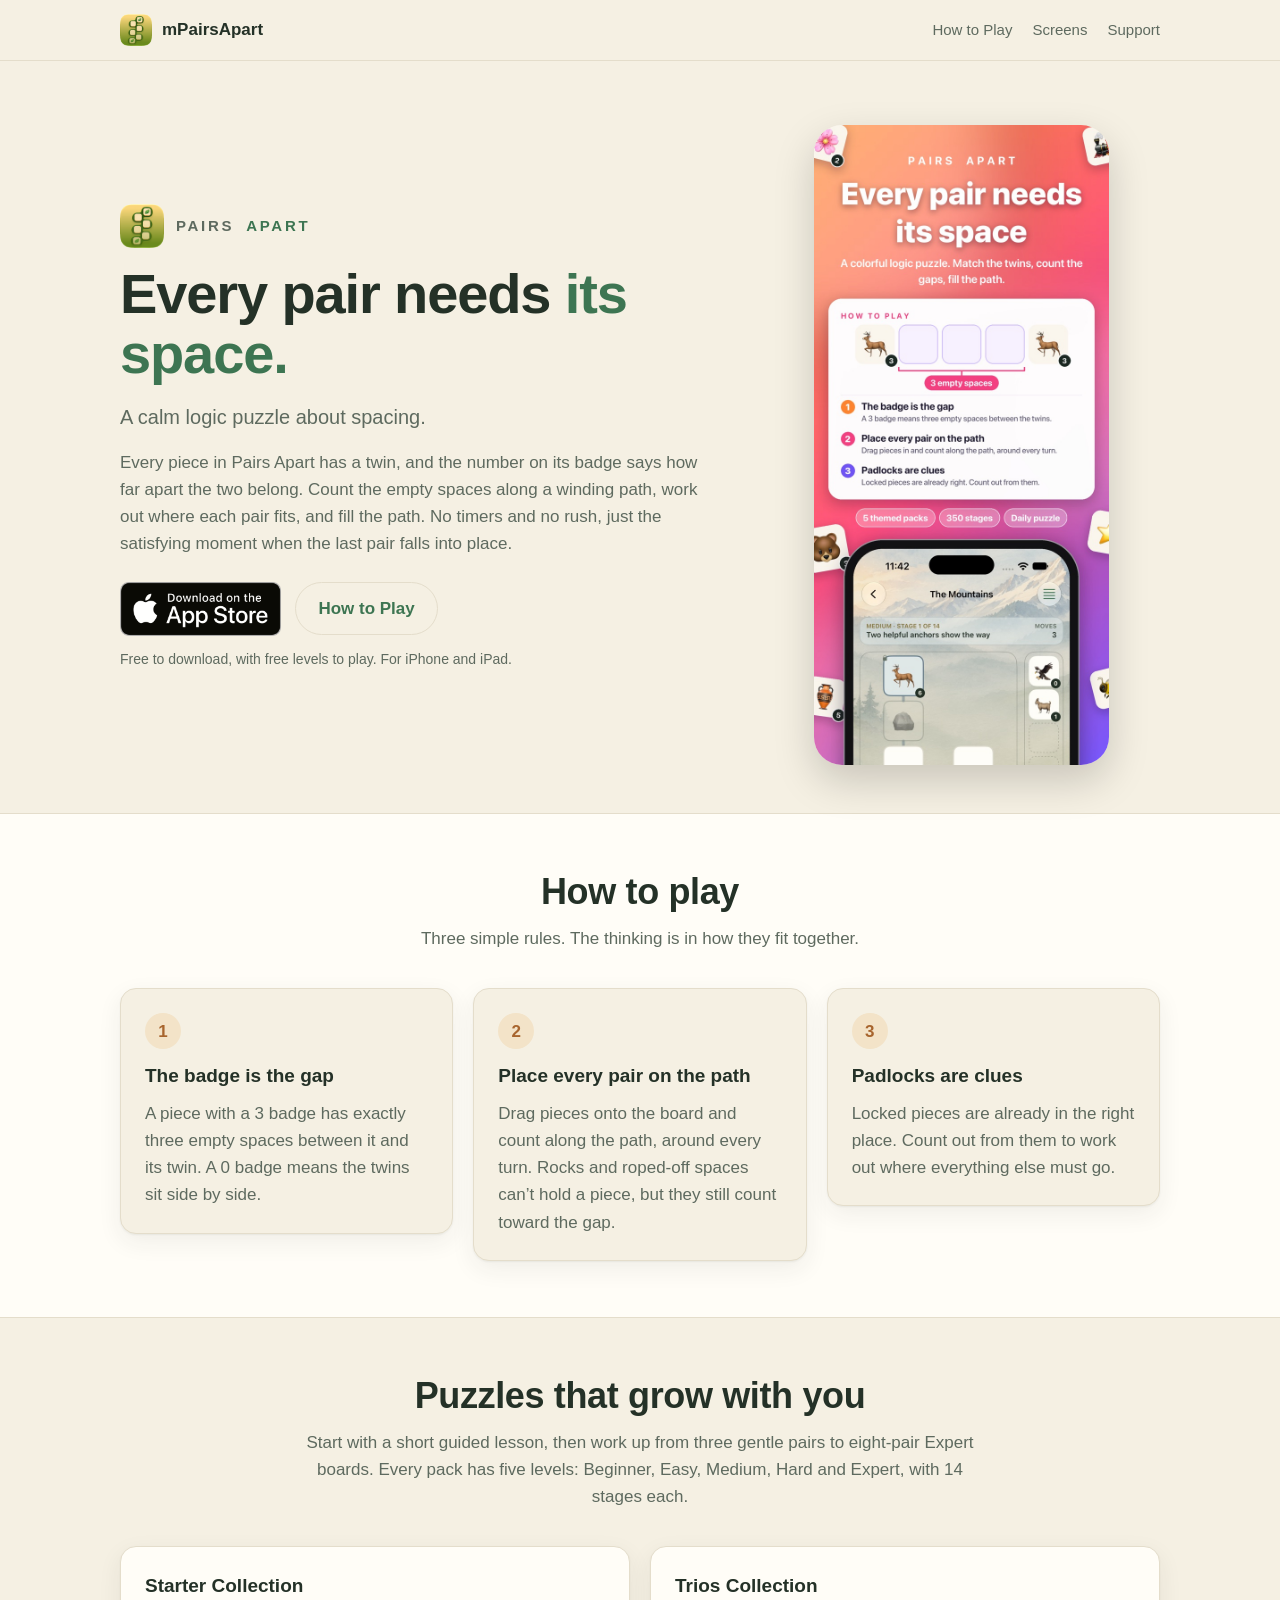
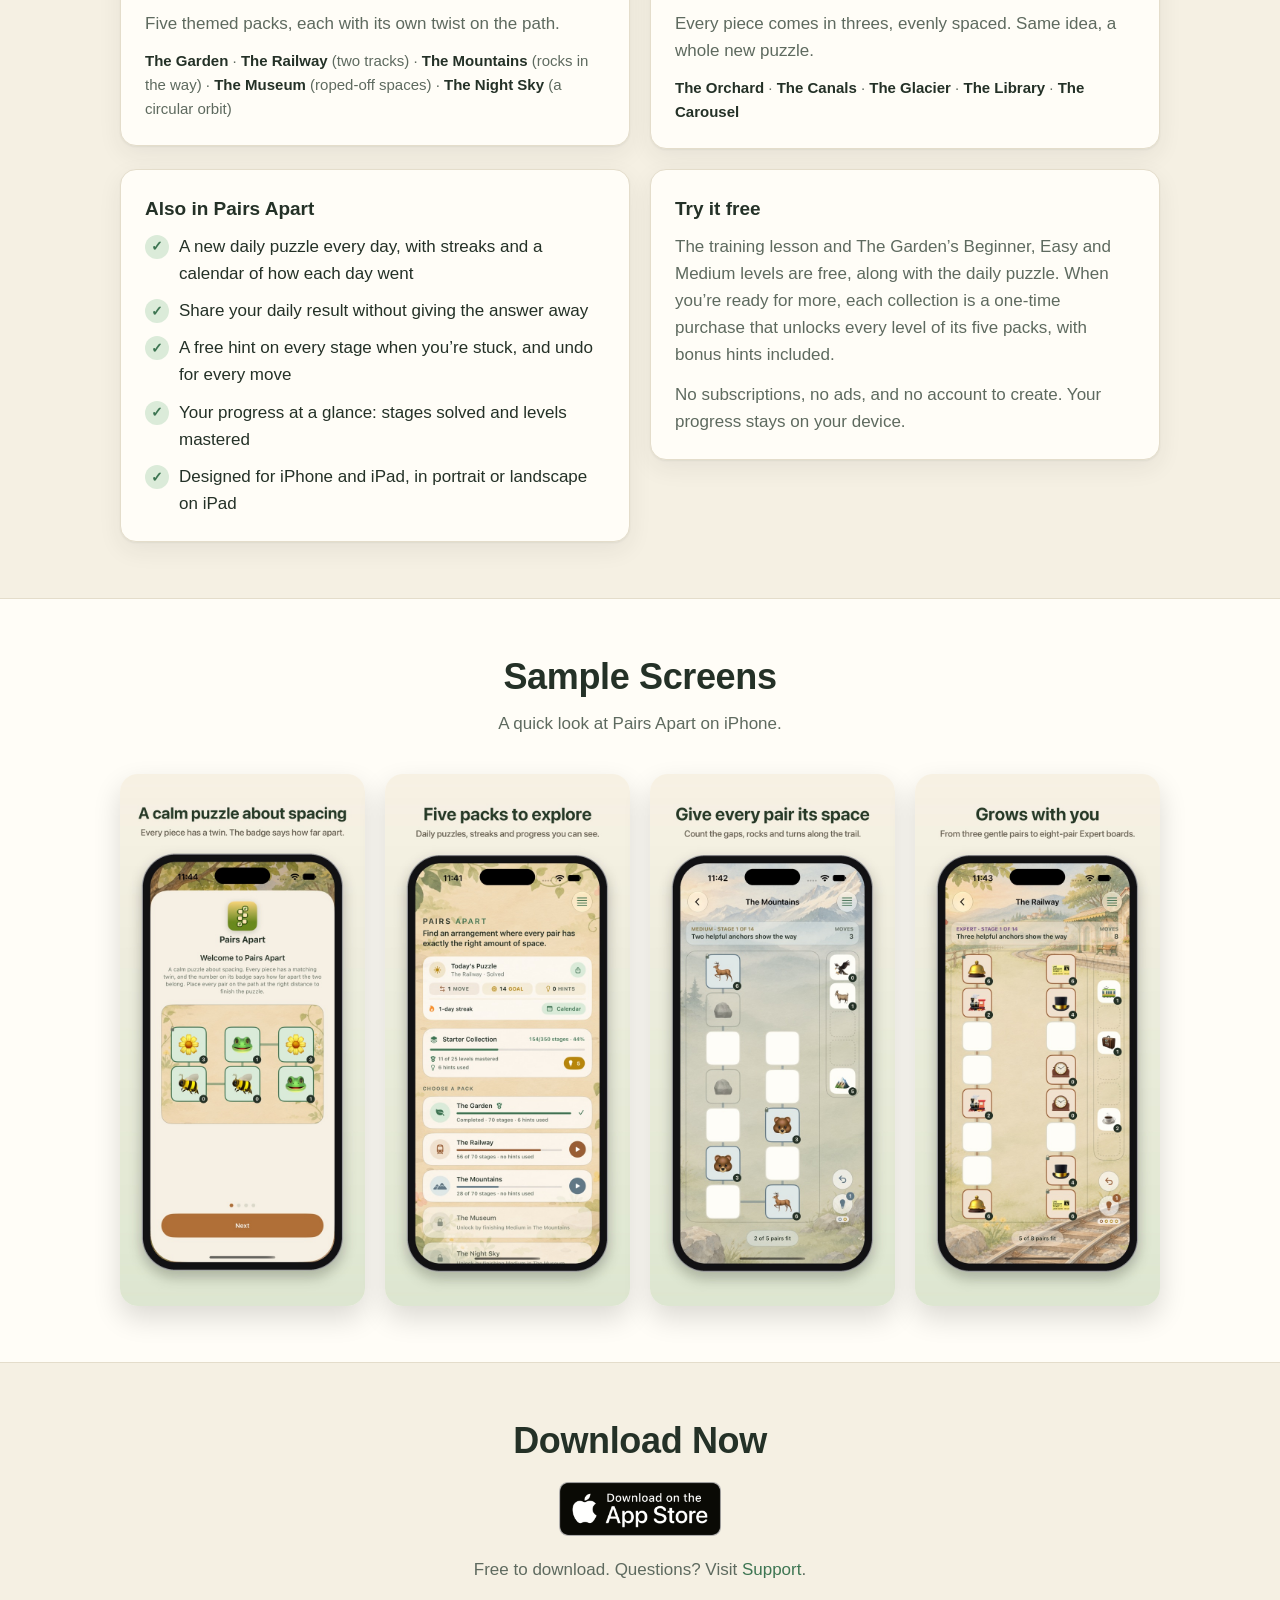
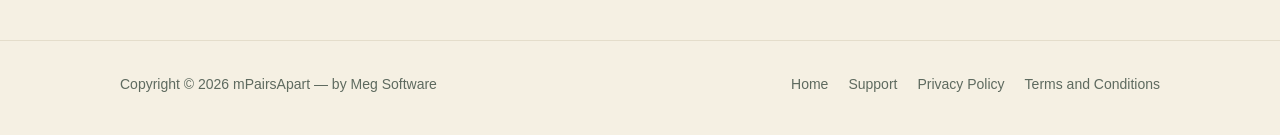
==== index.html @ ba31749c "Initial commit" ====
<!doctype html>
<html lang="en">
<head>
  <meta charset="utf-8">
  <meta name="viewport" content="width=device-width, initial-scale=1">
  <title>Pairs Apart — A calm puzzle about spacing</title>
  <meta name="description" content="Pairs Apart is a calm logic puzzle for iPhone and iPad. Every piece has a twin, and the badge says how far apart they belong. Count the gaps and fill the path.">
  <link rel="canonical" href="https://www.mpairsapart.com/">
  <meta property="og:type" content="website">
  <meta property="og:site_name" content="Pairs Apart">
  <meta property="og:title" content="Pairs Apart — A calm puzzle about spacing">
  <meta property="og:description" content="Every piece has a twin, and the badge says how far apart they belong. A calm logic puzzle for iPhone and iPad.">
  <meta property="og:url" content="https://www.mpairsapart.com/">
  <meta property="og:image" content="https://www.mpairsapart.com/Images/icon-512.png">
  <meta name="twitter:card" content="summary">
  <link rel="icon" type="image/png" href="Images/icon-192.png">
  <link rel="apple-touch-icon" href="Images/apple-touch-icon.png">
  <link rel="stylesheet" href="styles.css">
</head>
<body>
  <header class="site-header">
    <div class="wrap">
      <a class="brand" href="./"><img src="Images/icon-192.png" alt="">mPairsApart</a>
      <nav class="nav" aria-label="Main">
        <a class="hide-small" href="#how-to-play">How to Play</a>
        <a class="hide-small" href="#screens">Screens</a>
        <a href="support/">Support</a>
      </nav>
    </div>
  </header>

  <main>
    <!-- Hero -->
    <section class="hero">
      <div class="wrap">
        <div>
          <p class="eyebrow"><img src="Images/icon-192.png" alt="">PAIRS <span class="accent">APART</span></p>
          <h1>Every pair needs <span class="accent">its space.</span></h1>
          <p class="lead">A calm logic puzzle about spacing.</p>
          <p>Every piece in Pairs Apart has a twin, and the number on its badge says how far apart the two belong. Count the empty spaces along a winding path, work out where each pair fits, and fill the path. No timers and no rush, just the satisfying moment when the last pair falls into place.</p>
          <div class="actions">
            <a class="app-store-badge" href="https://apps.apple.com/app/id6838340865"><img src="Images/appstore-black.png" alt="Download on the App Store" width="162" height="54"></a>
            <a class="button secondary" href="#how-to-play">How to Play</a>
          </div>
          <p class="note">Free to download, with free levels to play. For iPhone and iPad.</p>
        </div>
        <div class="cover">
          <img src="Images/cover-web.jpg" alt="Pairs Apart on iPhone: every pair needs its space. A deer with a 3 badge sits three empty spaces from its twin." width="660" height="1434">
        </div>
      </div>
    </section>

    <!-- How to play -->
    <section class="band" id="how-to-play">
      <div class="wrap">
        <h2>How to play</h2>
        <p class="section-lead">Three simple rules. The thinking is in how they fit together.</p>
        <div class="three-col">
          <div class="card">
            <span class="step-number">1</span>
            <h3>The badge is the gap</h3>
            <p>A piece with a 3 badge has exactly three empty spaces between it and its twin. A 0 badge means the twins sit side by side.</p>
          </div>
          <div class="card">
            <span class="step-number">2</span>
            <h3>Place every pair on the path</h3>
            <p>Drag pieces onto the board and count along the path, around every turn. Rocks and roped-off spaces can’t hold a piece, but they still count toward the gap.</p>
          </div>
          <div class="card">
            <span class="step-number">3</span>
            <h3>Padlocks are clues</h3>
            <p>Locked pieces are already in the right place. Count out from them to work out where everything else must go.</p>
          </div>
        </div>
      </div>
    </section>

    <!-- What's inside -->
    <section id="about">
      <div class="wrap">
        <h2>Puzzles that grow with you</h2>
        <p class="section-lead">Start with a short guided lesson, then work up from three gentle pairs to eight-pair Expert boards. Every pack has five levels: Beginner, Easy, Medium, Hard and Expert, with 14 stages each.</p>
        <div class="two-col">
          <div class="card">
            <h3>Starter Collection</h3>
            <p>Five themed packs, each with its own twist on the path.</p>
            <p class="pack-list"><strong>The Garden</strong> · <strong>The Railway</strong> (two tracks) · <strong>The Mountains</strong> (rocks in the way) · <strong>The Museum</strong> (roped-off spaces) · <strong>The Night Sky</strong> (a circular orbit)</p>
          </div>
          <div class="card">
            <h3>Trios Collection</h3>
            <p>Every piece comes in threes, evenly spaced. Same idea, a whole new puzzle.</p>
            <p class="pack-list"><strong>The Orchard</strong> · <strong>The Canals</strong> · <strong>The Glacier</strong> · <strong>The Library</strong> · <strong>The Carousel</strong></p>
          </div>
        </div>
        <div class="two-col" style="margin-top: 20px;">
          <div class="card">
            <h3>Also in Pairs Apart</h3>
            <ul class="feature-list">
              <li>A new daily puzzle every day, with streaks and a calendar of how each day went</li>
              <li>Share your daily result without giving the answer away</li>
              <li>A free hint on every stage when you’re stuck, and undo for every move</li>
              <li>Your progress at a glance: stages solved and levels mastered</li>
              <li>Designed for iPhone and iPad, in portrait or landscape on iPad</li>
            </ul>
          </div>
          <div class="card">
            <h3>Try it free</h3>
            <p>The training lesson and The Garden’s Beginner, Easy and Medium levels are free, along with the daily puzzle. When you’re ready for more, each collection is a one-time purchase that unlocks every level of its five packs, with bonus hints included.</p>
            <p>No subscriptions, no ads, and no account to create. Your progress stays on your device.</p>
          </div>
        </div>
      </div>
    </section>

    <!-- Screens -->
    <section class="band" id="screens">
      <div class="wrap">
        <h2>Sample Screens</h2>
        <p class="section-lead">A quick look at Pairs Apart on iPhone.</p>
        <div class="screens">
          <img src="Images/welcome-web.jpg" alt="Welcome to Pairs Apart: every piece has a twin, and the badge says how far apart" width="660" height="1434" loading="lazy">
          <img src="Images/home-web.jpg" alt="The home screen with today’s puzzle, a daily streak, collection progress and five packs to explore" width="660" height="1434" loading="lazy">
          <img src="Images/mountains-web.jpg" alt="A Medium puzzle in The Mountains, counting the gaps around rocks along the trail" width="660" height="1434" loading="lazy">
          <img src="Images/railway-web.jpg" alt="An eight-pair Expert puzzle in The Railway, with two winding tracks" width="660" height="1434" loading="lazy">
        </div>
      </div>
    </section>

    <!-- Download -->
    <section class="download">
      <div class="wrap">
        <h2>Download Now</h2>
        <a class="app-store-badge" href="https://apps.apple.com/app/id6838340865"><img src="Images/appstore-black.png" alt="Download on the App Store" width="162" height="54"></a>
        <p>Free to download. Questions? Visit <a href="support/">Support</a>.</p>
      </div>
    </section>
  </main>

  <footer class="site-footer">
    <div class="wrap">
      <span>Copyright © 2026 mPairsApart — by Meg Software</span>
      <nav aria-label="Footer">
        <a href="./">Home</a>
        <a href="support/">Support</a>
        <a href="privacy-policy/">Privacy Policy</a>
        <a href="terms-and-conditions/">Terms and Conditions</a>
      </nav>
    </div>
  </footer>
</body>
</html>
---- styles.css ----
/* mPairsApart website — one stylesheet for every page. Light and dark follow the visitor's system.
   Colors come from the app: cream paper, deep green ink, garden green accent, warm trail orange. */

:root {
  --bg: #f5f0e3;
  --surface: #fffdf7;
  --text: #243127;
  --muted: #5e6a5f;
  --border: #e4ddcb;
  --accent: #3d7552;
  --accent-strong: #2c5a3d;
  --accent-soft: #dbebd9;
  --warm: #a8652e;
  --warm-soft: #f3e3c8;
  --shadow: 0 1px 2px rgba(36, 49, 39, 0.06), 0 8px 24px rgba(36, 49, 39, 0.07);
  --radius: 16px;
  --max: 1080px;
}

@media (prefers-color-scheme: dark) {
  :root {
    --bg: #121612;
    --surface: #1b211c;
    --text: #eef2ea;
    --muted: #a9b4a8;
    --border: #2e372f;
    --accent: #7fc495;
    --accent-strong: #a3d8b2;
    --accent-soft: #213428;
    --warm: #e6a26a;
    --warm-soft: #3a2a1c;
    --shadow: 0 1px 2px rgba(0, 0, 0, 0.4), 0 8px 24px rgba(0, 0, 0, 0.3);
  }
}

* { box-sizing: border-box; }

html { -webkit-text-size-adjust: 100%; scroll-behavior: smooth; }

/* Jump links land below the sticky header. */
[id] { scroll-margin-top: 76px; }

body {
  margin: 0;
  background: var(--bg);
  color: var(--text);
  font: 17px/1.6 -apple-system, BlinkMacSystemFont, "SF Pro Text", "Helvetica Neue", Helvetica, Arial, sans-serif;
}

a { color: var(--accent); text-decoration: none; }
a:hover { text-decoration: underline; }

img { max-width: 100%; height: auto; }

.wrap { max-width: var(--max); margin: 0 auto; padding: 0 20px; }

/* Header */
.site-header {
  position: sticky;
  top: 0;
  z-index: 10;
  background: var(--bg);
  border-bottom: 1px solid var(--border);
}
.site-header .wrap {
  display: flex;
  align-items: center;
  justify-content: space-between;
  gap: 16px;
  height: 60px;
}
.brand {
  display: flex;
  align-items: center;
  gap: 10px;
  font-weight: 700;
  color: var(--text);
}
.brand:hover { text-decoration: none; }
.brand img { width: 32px; height: 32px; border-radius: 8px; }
.nav { display: flex; gap: 20px; font-size: 15px; }
.nav a { color: var(--muted); }
.nav a:hover, .nav a[aria-current="page"] { color: var(--text); text-decoration: none; }

/* Buttons */
.button {
  display: inline-block;
  padding: 12px 22px;
  border-radius: 999px;
  background: var(--accent);
  color: #fff;
  font-weight: 600;
}
@media (prefers-color-scheme: dark) { .button { color: #121612; } }
.button:hover { background: var(--accent-strong); text-decoration: none; }
.button.secondary {
  background: transparent;
  color: var(--accent);
  border: 1px solid var(--border);
}
.button.secondary:hover { background: var(--accent-soft); }

.app-store-badge img { height: 54px; width: auto; display: block; }

/* Hero */
.hero { padding: 64px 0 48px; }
.hero .wrap {
  display: grid;
  grid-template-columns: 1.2fr 0.8fr;
  gap: 48px;
  align-items: center;
}
.hero .eyebrow {
  display: inline-flex;
  align-items: center;
  gap: 12px;
  font-weight: 700;
  letter-spacing: 0.18em;
  font-size: 15px;
  margin: 0 0 16px;
}
.hero .eyebrow img { width: 44px; height: 44px; border-radius: 11px; }
.hero .eyebrow .accent { color: var(--accent); }
.hero h1 {
  font-size: clamp(36px, 6vw, 56px);
  line-height: 1.08;
  letter-spacing: -0.02em;
  margin: 0 0 16px;
}
.hero h1 .accent { color: var(--accent); }
.hero p.lead { font-size: 20px; margin: 0 0 16px; }
.hero p { color: var(--muted); margin: 0 0 16px; }
.hero .actions { display: flex; gap: 14px; align-items: center; flex-wrap: wrap; margin-top: 24px; }
.hero .note { margin-top: 12px; font-size: 14px; color: var(--muted); }
.hero .cover img {
  display: block;
  width: auto;
  max-height: 640px;
  margin: 0 auto;
  border-radius: 28px;
  box-shadow: 0 16px 40px rgba(0, 0, 0, 0.18);
}

/* Sections */
section { padding: 56px 0; }
section h2 {
  font-size: clamp(28px, 4vw, 36px);
  letter-spacing: -0.01em;
  line-height: 1.2;
  margin: 0 0 12px;
  text-align: center;
}
section p.section-lead {
  max-width: 680px;
  margin: 0 auto 36px;
  text-align: center;
  color: var(--muted);
}

.band {
  background: var(--surface);
  border-top: 1px solid var(--border);
  border-bottom: 1px solid var(--border);
}

.card {
  background: var(--surface);
  border: 1px solid var(--border);
  border-radius: var(--radius);
  padding: 24px;
  box-shadow: var(--shadow);
}
.card h3 { margin: 0 0 8px; font-size: 19px; }
.card p { margin: 0 0 12px; color: var(--muted); }
.card p:last-child { margin-bottom: 0; }
.band .card { background: var(--bg); }

.two-col {
  display: grid;
  grid-template-columns: 1fr 1fr;
  gap: 20px;
  align-items: start;
}

.three-col {
  display: grid;
  grid-template-columns: repeat(3, 1fr);
  gap: 20px;
  align-items: start;
}

/* How to play: numbered steps */
.step-number {
  display: grid;
  place-items: center;
  width: 36px;
  height: 36px;
  border-radius: 50%;
  background: var(--warm-soft);
  color: var(--warm);
  font-weight: 800;
  margin-bottom: 12px;
}

.feature-list { list-style: none; margin: 0; padding: 0; display: grid; gap: 10px; }
.feature-list li { display: grid; grid-template-columns: 24px 1fr; gap: 10px; align-items: start; }
.feature-list li::before {
  content: "✓";
  display: grid;
  place-items: center;
  width: 24px;
  height: 24px;
  margin-top: 2px;
  border-radius: 50%;
  background: var(--accent-soft);
  color: var(--accent);
  font-size: 14px;
  font-weight: 700;
}

.pack-list { margin: 12px 0 0; color: var(--muted); font-size: 15px; }
.pack-list strong { color: var(--text); }

/* Screens gallery */
.screens {
  display: grid;
  grid-template-columns: repeat(4, 1fr);
  gap: 20px;
}
.screens img {
  display: block;
  width: 100%;
  border-radius: 18px;
  box-shadow: 0 12px 28px rgba(0, 0, 0, 0.14);
}

/* Download */
.download { text-align: center; }
.download .app-store-badge { display: inline-block; margin: 8px auto 12px; }
.download p { color: var(--muted); margin: 0; }

/* Legal and support pages */
.doc { max-width: 760px; margin: 0 auto; padding: 56px 20px 72px; }
.doc h1 { font-size: clamp(32px, 5vw, 42px); line-height: 1.15; margin: 0 0 6px; letter-spacing: -0.01em; }
.doc .updated { color: var(--muted); margin: 0 0 32px; }
.doc h2 { font-size: 22px; margin: 40px 0 10px; text-align: left; }
.doc h3 { font-size: 18px; margin: 24px 0 8px; }
.doc ul, .doc ol { padding-left: 22px; }
.doc li { margin: 6px 0; }
.doc .summary {
  background: var(--accent-soft);
  border-radius: var(--radius);
  padding: 22px 24px;
  margin-bottom: 28px;
}
.doc .summary p { margin: 0 0 8px; }
.doc .summary p:last-child { margin: 0; }
.doc .email { font-size: 22px; font-weight: 700; }
.doc .summary .button { margin-top: 6px; }

/* Support page: quick links and FAQ */
.quick-links {
  display: flex;
  flex-wrap: wrap;
  gap: 8px;
  margin: 0 0 8px;
  padding: 0;
  list-style: none;
}
.quick-links a {
  display: inline-block;
  padding: 6px 14px;
  border-radius: 999px;
  border: 1px solid var(--border);
  background: var(--surface);
  color: var(--text);
  font-size: 15px;
}
.quick-links a:hover { background: var(--accent-soft); text-decoration: none; }

.faq details {
  background: var(--surface);
  border: 1px solid var(--border);
  border-radius: 12px;
  margin: 10px 0;
  padding: 0 18px;
}
.faq summary {
  cursor: pointer;
  font-weight: 600;
  padding: 14px 0;
  list-style: none;
  display: flex;
  justify-content: space-between;
  gap: 16px;
}
.faq summary::-webkit-details-marker { display: none; }
.faq summary::after {
  content: "+";
  color: var(--accent);
  font-weight: 700;
  font-size: 20px;
  line-height: 1;
}
.faq details[open] summary::after { content: "–"; }
.faq details > *:not(summary) { color: var(--muted); }
.faq details > p:last-child, .faq details > ul:last-child, .faq details > ol:last-child { margin-bottom: 16px; }
.faq details p:first-of-type { margin-top: 0; }

/* Footer */
.site-footer {
  border-top: 1px solid var(--border);
  padding: 32px 0 40px;
  color: var(--muted);
  font-size: 14px;
}
.site-footer .wrap { display: flex; flex-wrap: wrap; gap: 12px 24px; justify-content: space-between; }
.site-footer nav { display: flex; gap: 20px; flex-wrap: wrap; }
.site-footer a { color: var(--muted); }

@media (max-width: 1000px) {
  .screens { grid-template-columns: repeat(2, 1fr); max-width: 640px; margin: 0 auto; }
}

@media (max-width: 820px) {
  .hero .wrap { grid-template-columns: 1fr; }
  .hero .cover img { max-height: 520px; }
  .two-col, .three-col { grid-template-columns: 1fr; }
}

@media (max-width: 640px) {
  .nav { gap: 14px; font-size: 14px; }
  .nav .hide-small { display: none; }
  .hero { padding: 40px 0 32px; }
  section { padding: 40px 0; }
}
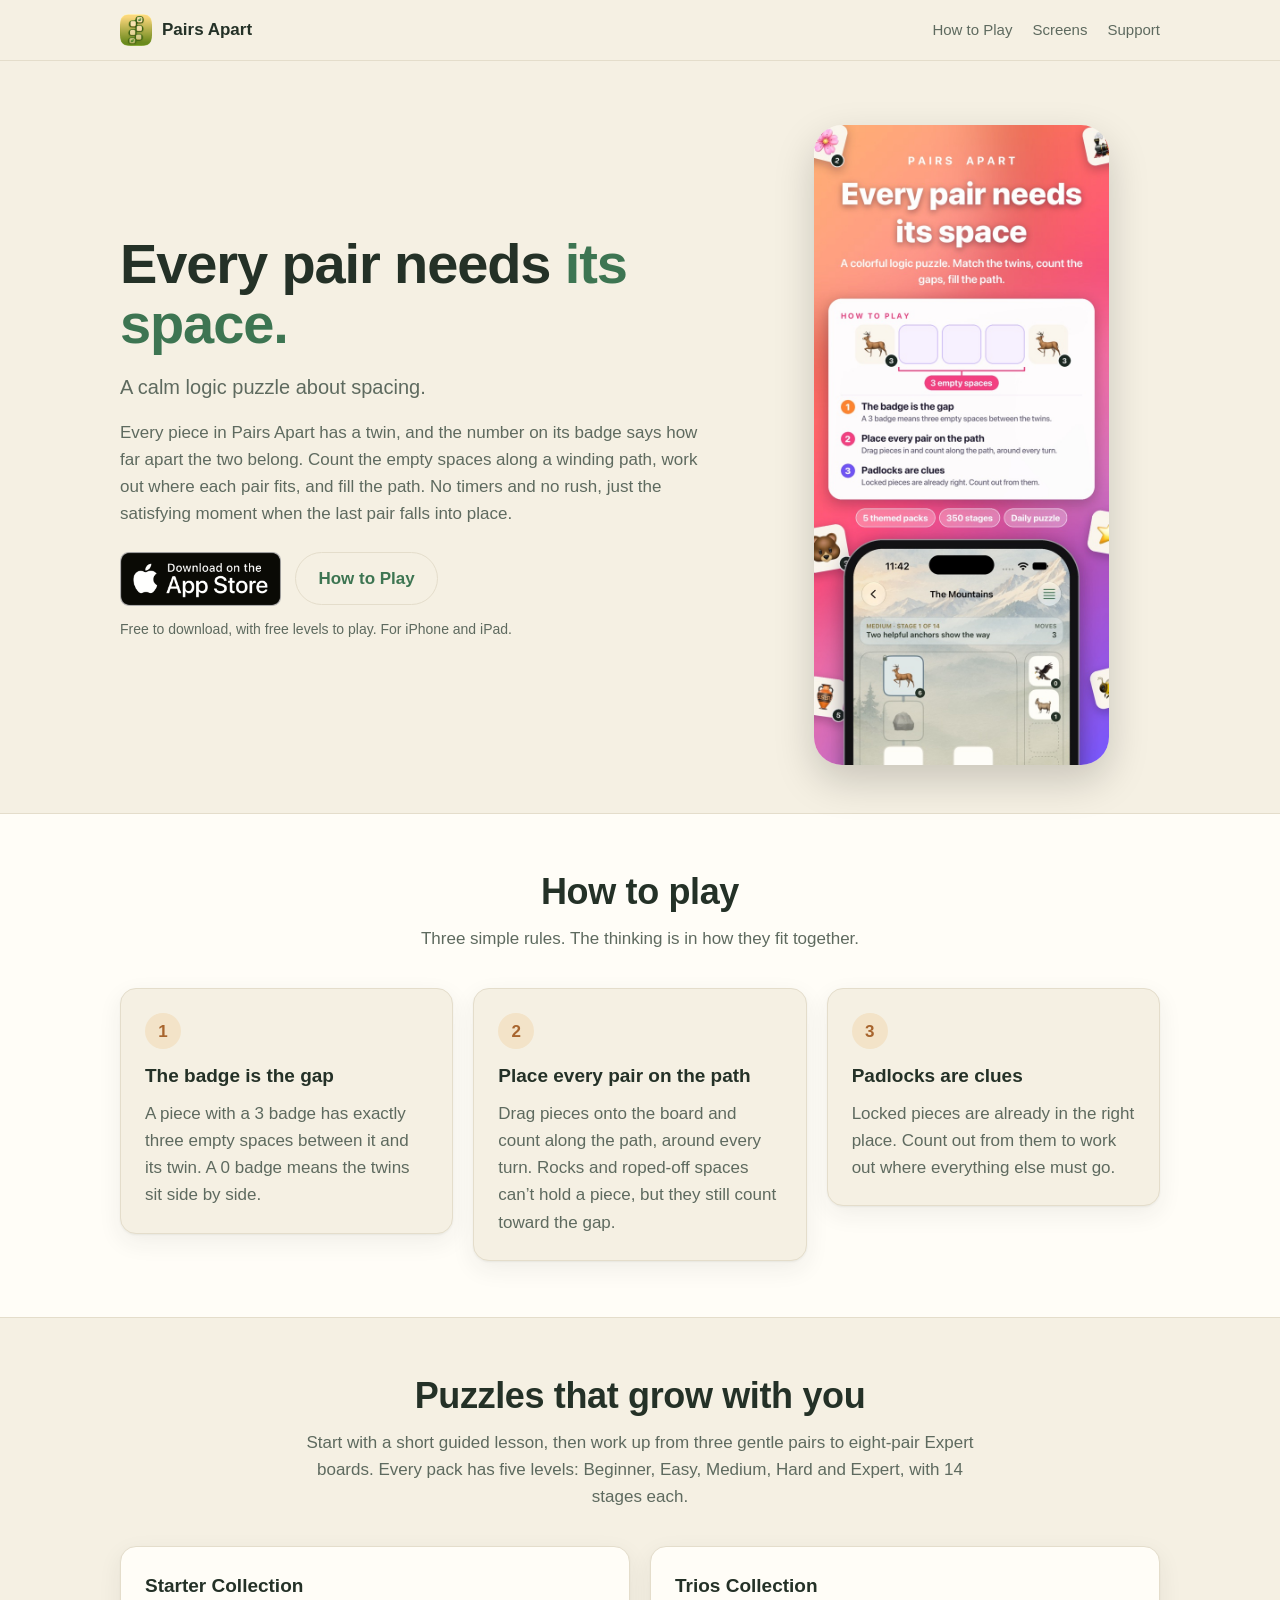
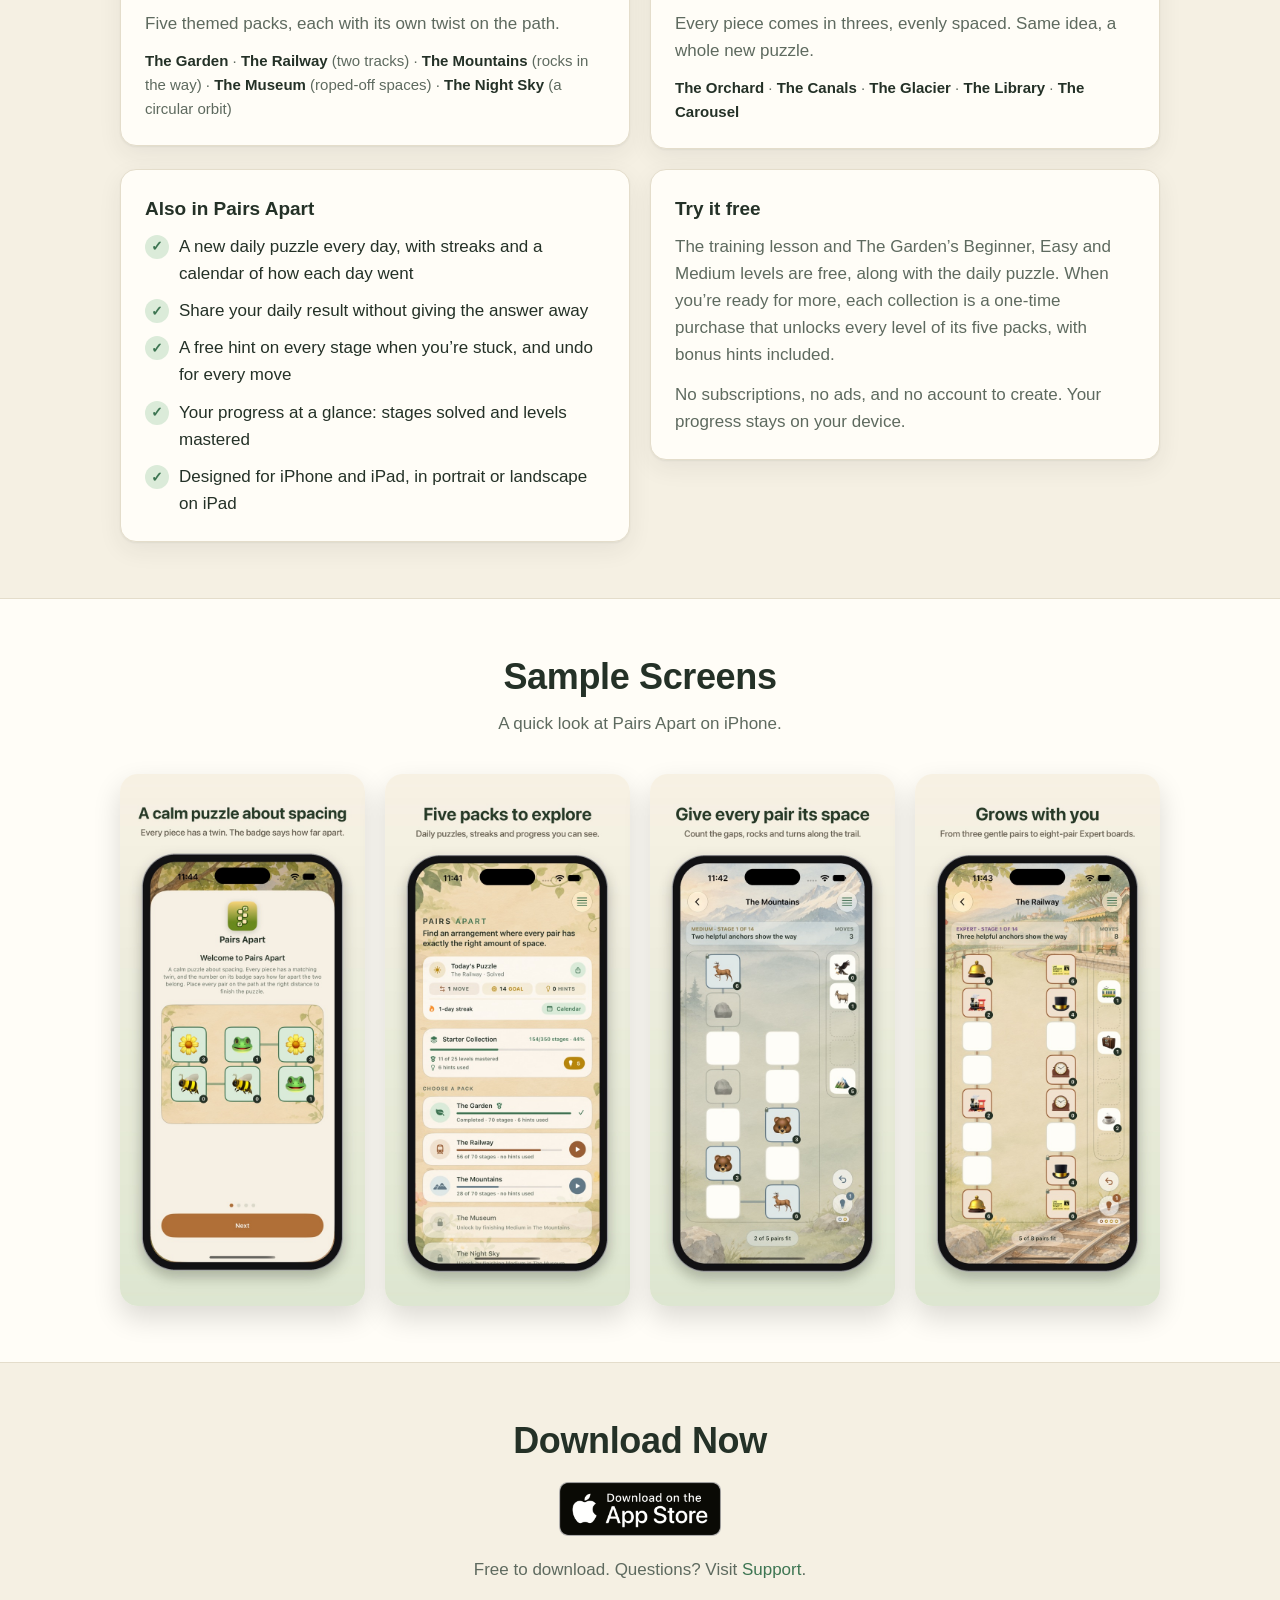
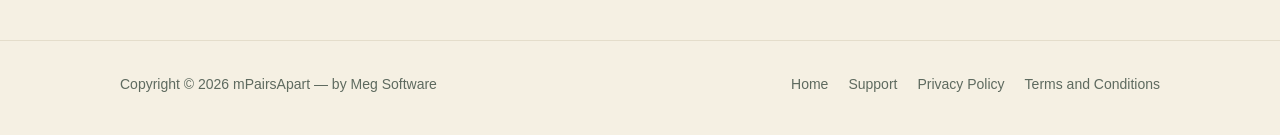
==== commit 17bdd7a8: "updates" ====
--- a/index.html
+++ b/index.html
@@ -20,7 +20,7 @@
 <body>
   <header class="site-header">
     <div class="wrap">
-      <a class="brand" href="./"><img src="Images/icon-192.png" alt="">mPairsApart</a>
+      <a class="brand" href="./"><img src="Images/icon-192.png" alt="">Pairs Apart</a>
       <nav class="nav" aria-label="Main">
         <a class="hide-small" href="#how-to-play">How to Play</a>
         <a class="hide-small" href="#screens">Screens</a>
@@ -34,7 +34,6 @@
     <section class="hero">
       <div class="wrap">
         <div>
-          <p class="eyebrow"><img src="Images/icon-192.png" alt="">PAIRS <span class="accent">APART</span></p>
           <h1>Every pair needs <span class="accent">its space.</span></h1>
           <p class="lead">A calm logic puzzle about spacing.</p>
           <p>Every piece in Pairs Apart has a twin, and the number on its badge says how far apart the two belong. Count the empty spaces along a winding path, work out where each pair fits, and fill the path. No timers and no rush, just the satisfying moment when the last pair falls into place.</p>
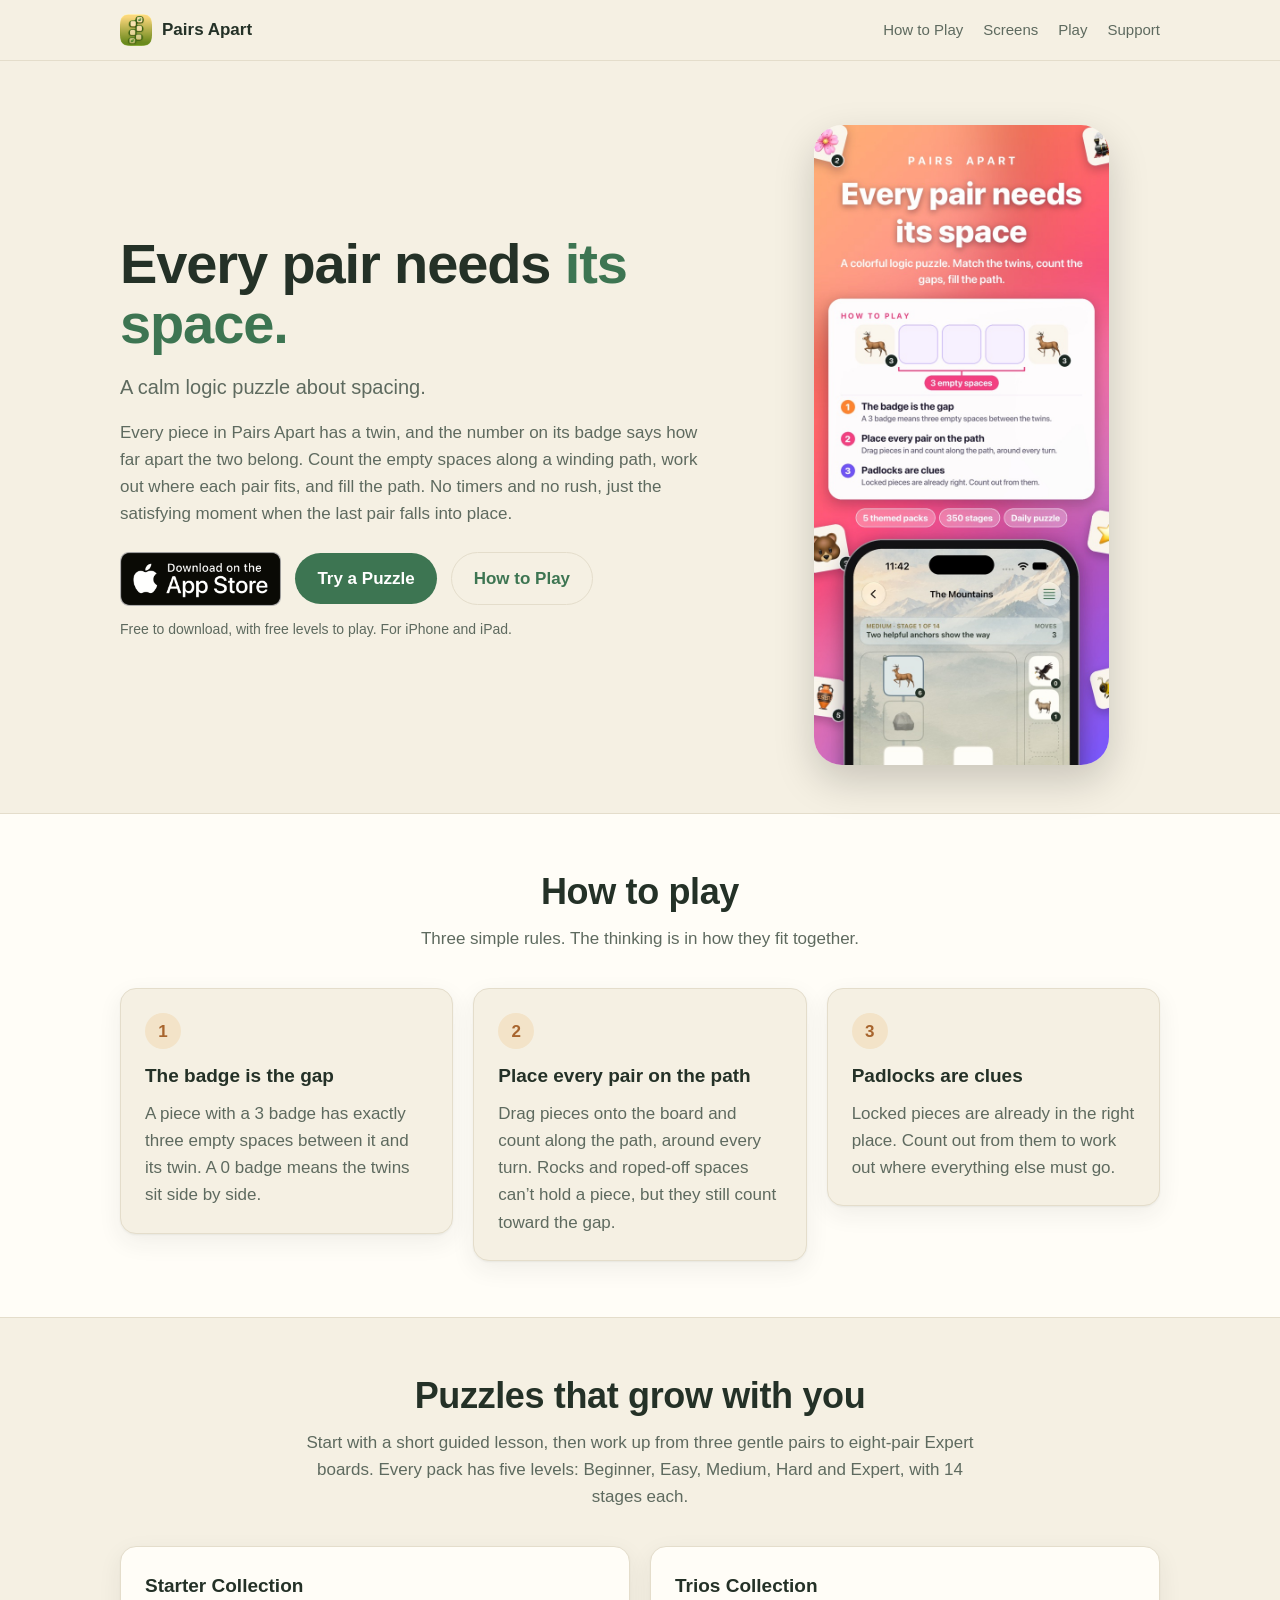
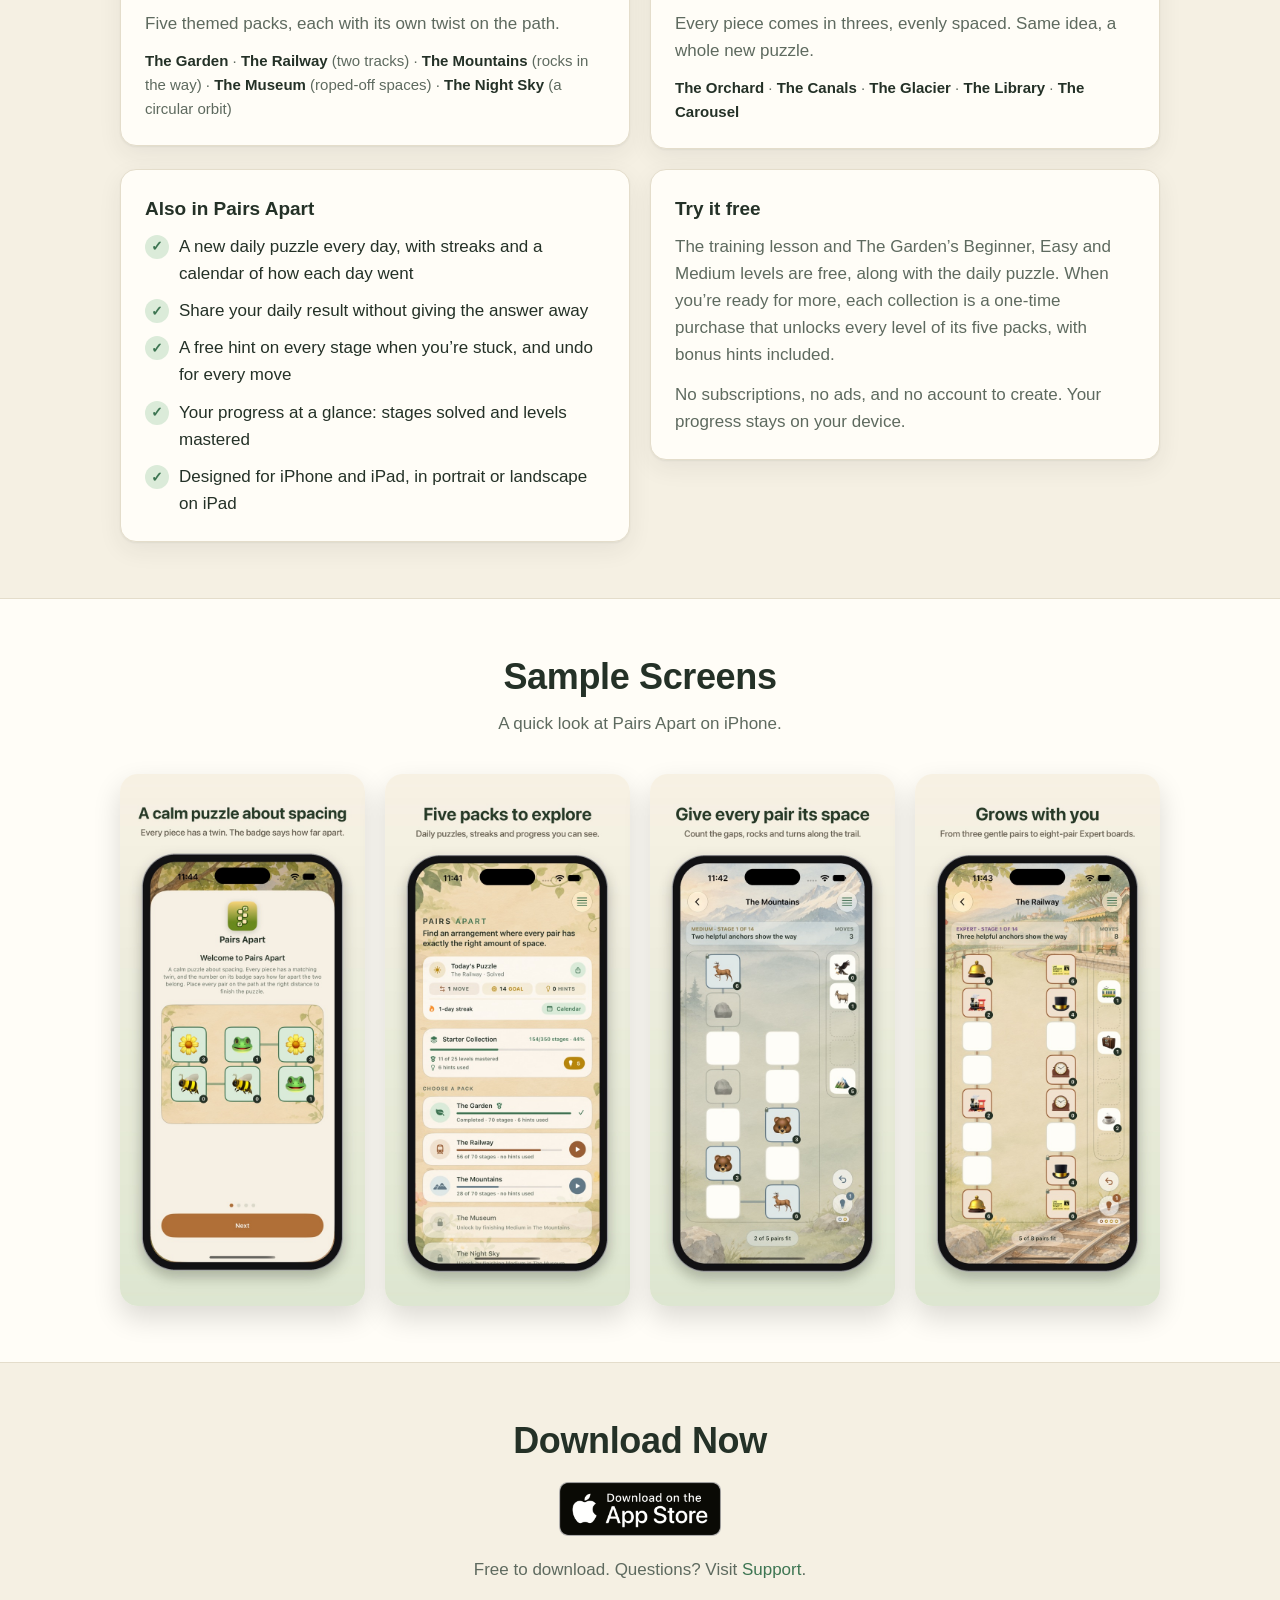
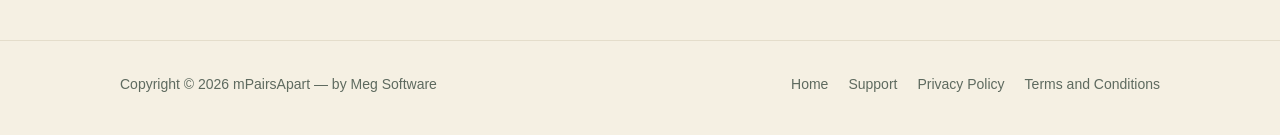
==== commit 3e7e6f48: "Updates" ====
--- a/index.html
+++ b/index.html
@@ -24,6 +24,7 @@
       <nav class="nav" aria-label="Main">
         <a class="hide-small" href="#how-to-play">How to Play</a>
         <a class="hide-small" href="#screens">Screens</a>
+        <a href="play/">Play</a>
         <a href="support/">Support</a>
       </nav>
     </div>
@@ -39,6 +40,7 @@
           <p>Every piece in Pairs Apart has a twin, and the number on its badge says how far apart the two belong. Count the empty spaces along a winding path, work out where each pair fits, and fill the path. No timers and no rush, just the satisfying moment when the last pair falls into place.</p>
           <div class="actions">
             <a class="app-store-badge" href="https://apps.apple.com/app/id6838340865"><img src="Images/appstore-black.png" alt="Download on the App Store" width="162" height="54"></a>
+            <a class="button" href="play/">Try a Puzzle</a>
             <a class="button secondary" href="#how-to-play">How to Play</a>
           </div>
           <p class="note">Free to download, with free levels to play. For iPhone and iPad.</p>
--- a/styles.css
+++ b/styles.css
@@ -110,17 +110,6 @@
   gap: 48px;
   align-items: center;
 }
-.hero .eyebrow {
-  display: inline-flex;
-  align-items: center;
-  gap: 12px;
-  font-weight: 700;
-  letter-spacing: 0.18em;
-  font-size: 15px;
-  margin: 0 0 16px;
-}
-.hero .eyebrow img { width: 44px; height: 44px; border-radius: 11px; }
-.hero .eyebrow .accent { color: var(--accent); }
 .hero h1 {
   font-size: clamp(36px, 6vw, 56px);
   line-height: 1.08;
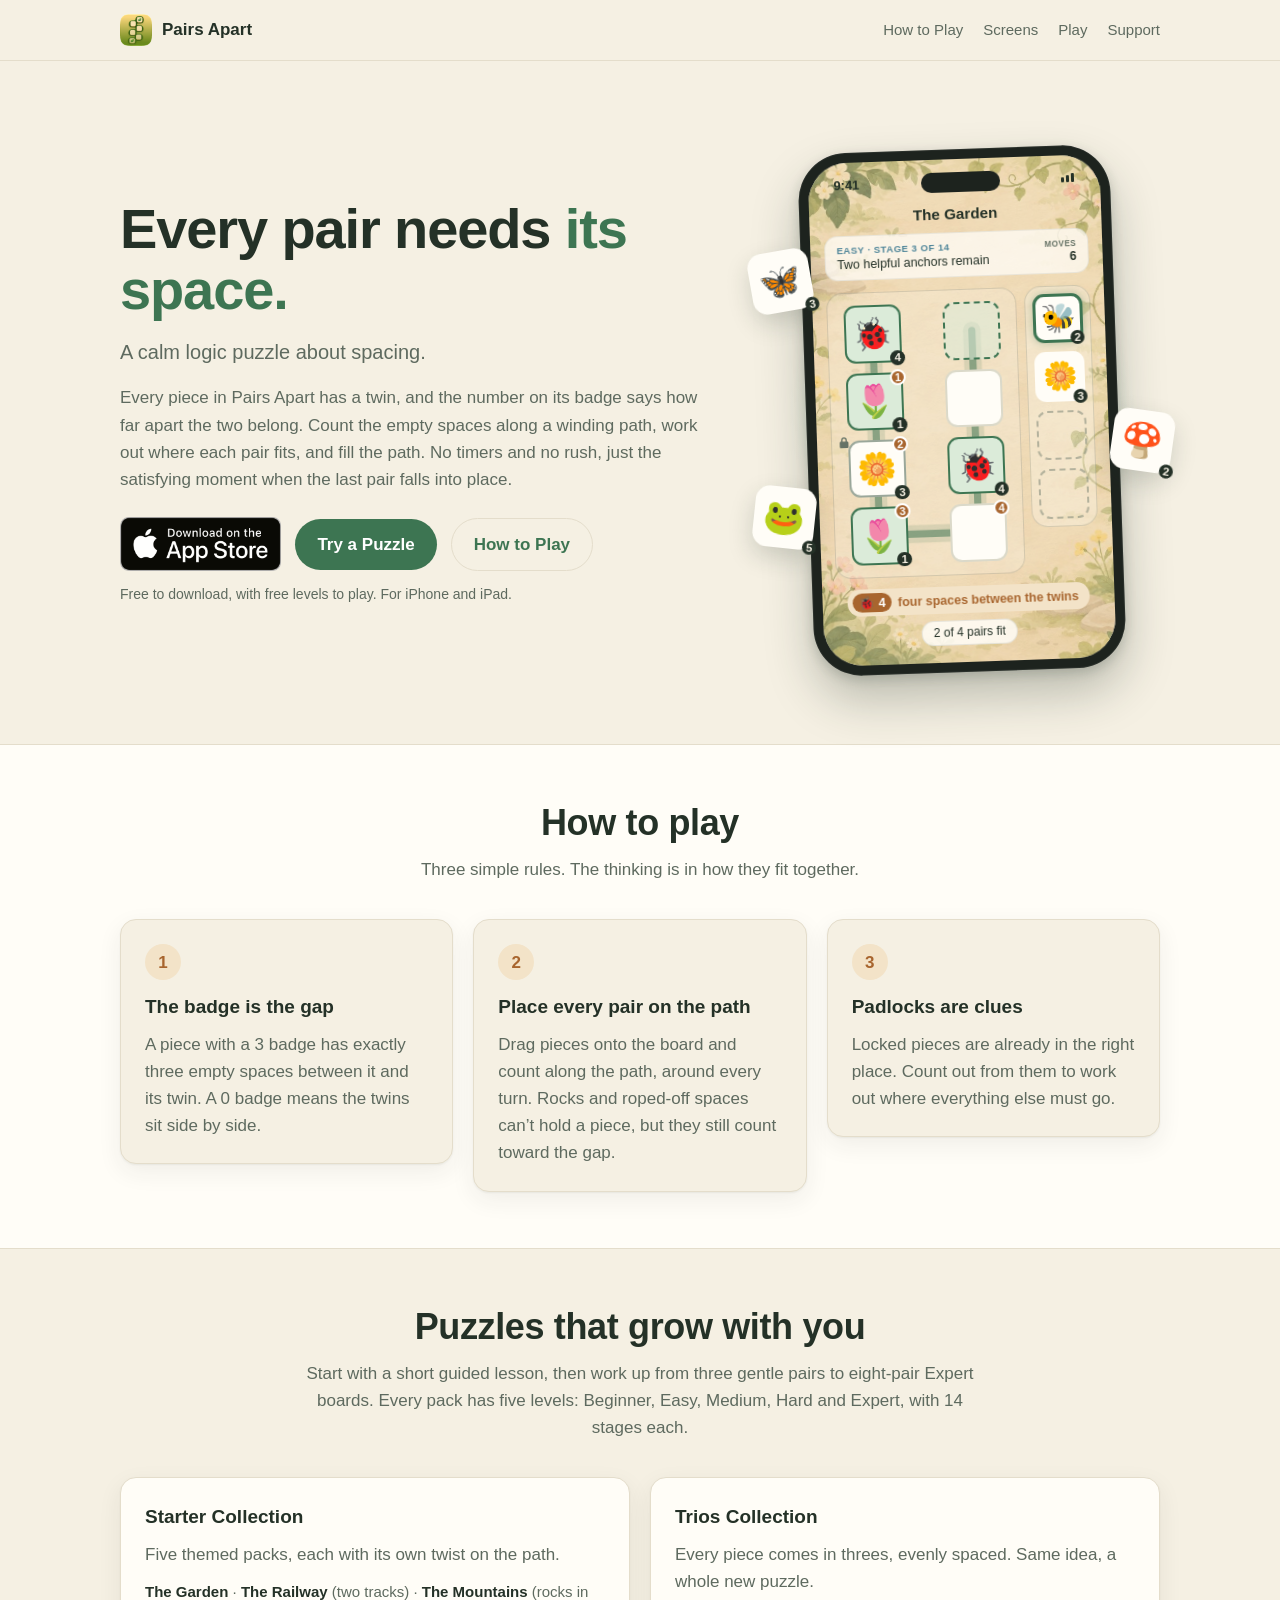
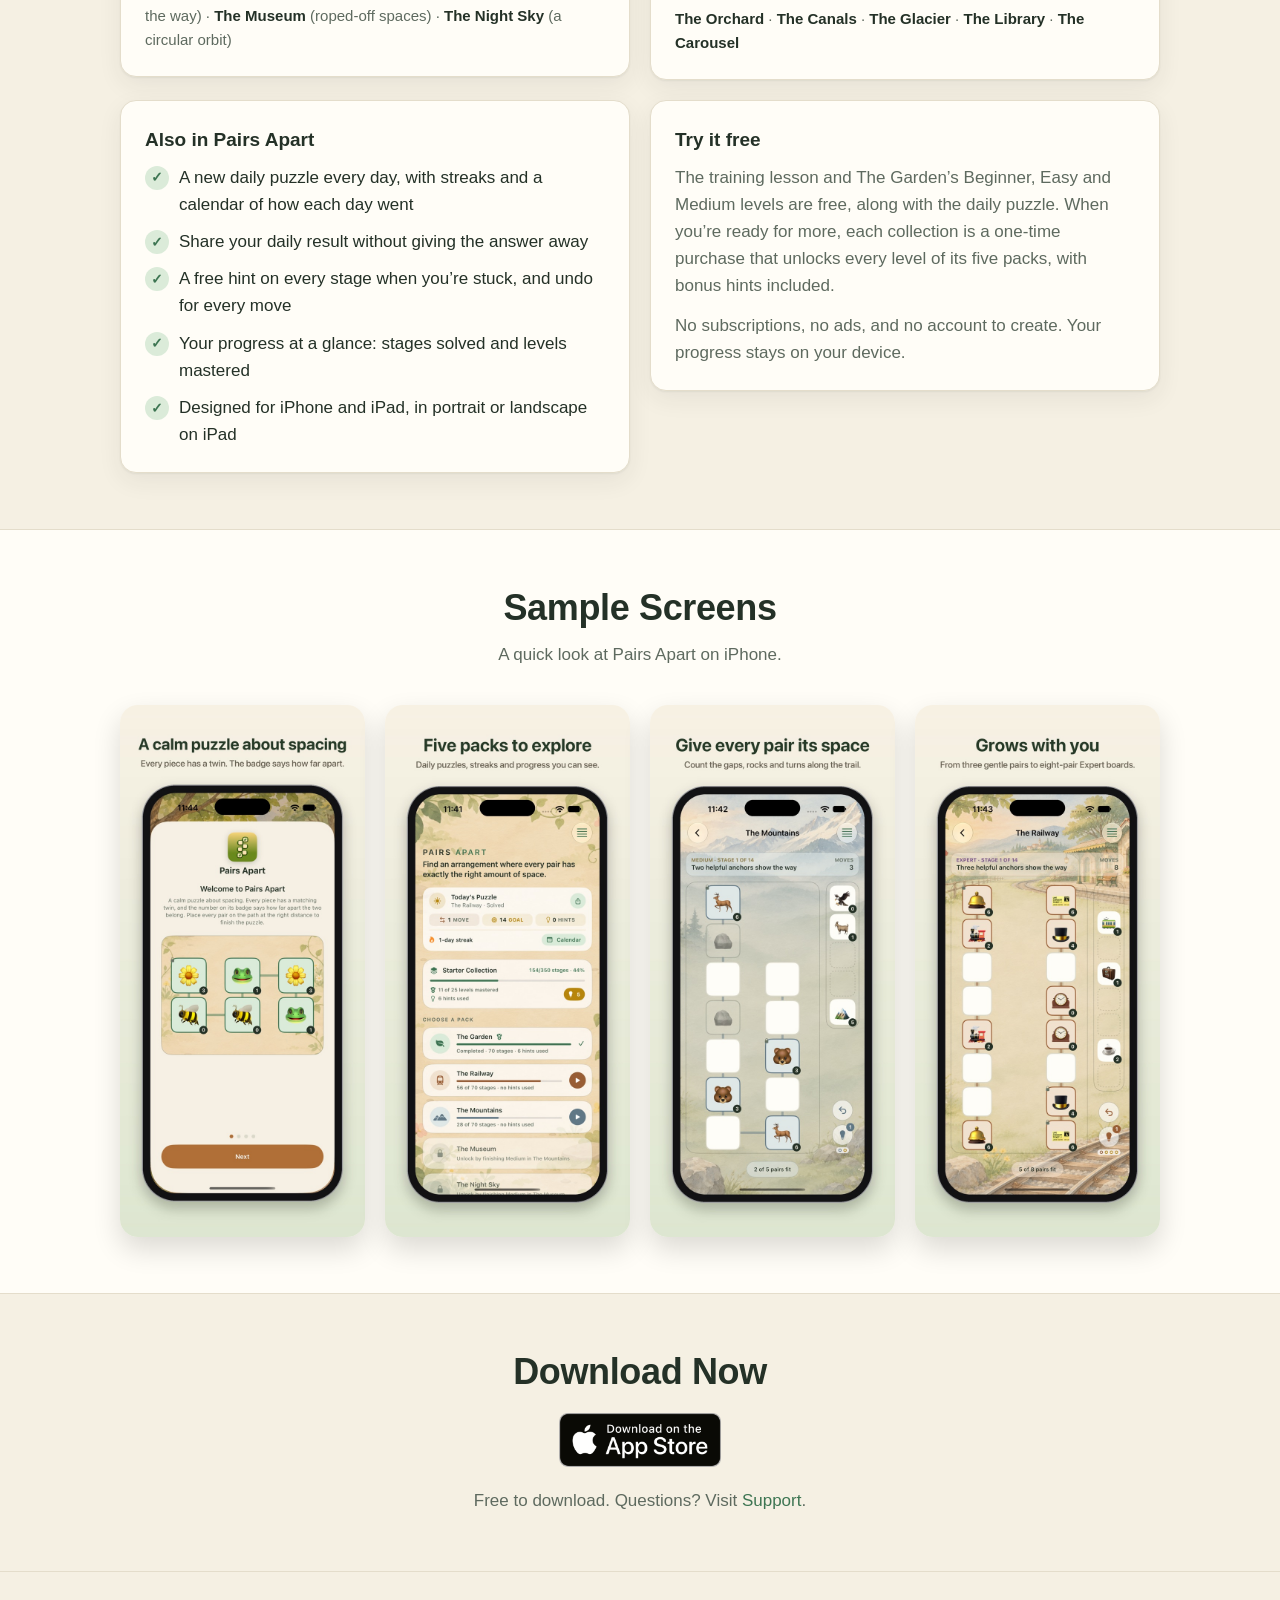
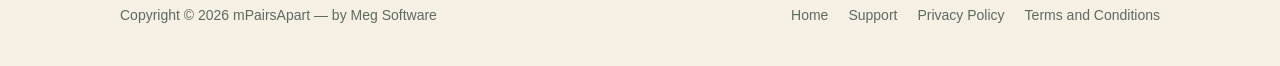
==== commit 340994ef: "Updates" ====
--- a/index.html
+++ b/index.html
@@ -45,8 +45,41 @@
           </div>
           <p class="note">Free to download, with free levels to play. For iPhone and iPad.</p>
         </div>
-        <div class="cover">
-          <img src="Images/cover-web.jpg" alt="Pairs Apart on iPhone: every pair needs its space. A deer with a 3 badge sits three empty spaces from its twin." width="660" height="1434">
+        <div class="hero-art" role="img" aria-label="Pairs Apart on iPhone: a Garden puzzle in progress. The two ladybirds have a 4 badge and sit four spaces apart along the winding path.">
+          <div class="float-tile t1" aria-hidden="true"><span class="e">🦋</span><span class="b">3</span></div>
+          <div class="float-tile t2" aria-hidden="true"><span class="e">🍄</span><span class="b">2</span></div>
+          <div class="float-tile t3" aria-hidden="true"><span class="e">🐸</span><span class="b">5</span></div>
+          <div class="phone" aria-hidden="true">
+            <div class="screen">
+              <div class="status"><span>9:41</span><span class="island"></span><span class="bars"><i></i><i></i><i></i></span></div>
+              <div class="p-title">The Garden</div>
+              <div class="p-info">
+                <div><div class="p-eyebrow">Easy · Stage 3 of 14</div><div class="p-line">Two helpful anchors remain</div></div>
+                <div class="p-moves"><div class="p-eyebrow">Moves</div><b>6</b></div>
+              </div>
+              <div class="p-play">
+                <div class="p-board">
+                  <svg viewBox="0 0 98 162" preserveAspectRatio="none"><path d="M18 18V144H80V18" fill="none" stroke="rgba(61,117,82,.14)" stroke-width="11" stroke-linecap="round" stroke-linejoin="round"/><path d="M18 18V144H80V18" fill="none" stroke="rgba(61,117,82,.5)" stroke-width="4.5" stroke-linecap="round" stroke-linejoin="round"/></svg>
+                  <div class="p-slot ok" style="grid-area:1/1"><span class="e">🐞</span><span class="b">4</span></div>
+                  <div class="p-slot ok" style="grid-area:2/1"><span class="e">🌷</span><span class="b">1</span><span class="n">1</span></div>
+                  <div class="p-slot lock" style="grid-area:3/1"><svg class="lk" viewBox="0 0 16 16" fill="currentColor"><path d="M4.5 7V5a3.5 3.5 0 0 1 7 0v2h.5A1.5 1.5 0 0 1 13.5 8.5v5A1.5 1.5 0 0 1 12 15H4a1.5 1.5 0 0 1-1.5-1.5v-5A1.5 1.5 0 0 1 4 7h.5Zm1.6 0h3.8V5a1.9 1.9 0 0 0-3.8 0v2Z"/></svg><span class="e">🌼</span><span class="b">3</span><span class="n">2</span></div>
+                  <div class="p-slot ok" style="grid-area:4/1"><span class="e">🌷</span><span class="b">1</span><span class="n">3</span></div>
+                  <div class="p-slot" style="grid-area:4/2"><span class="n">4</span></div>
+                  <div class="p-slot ok" style="grid-area:3/2"><span class="e">🐞</span><span class="b">4</span></div>
+                  <div class="p-slot" style="grid-area:2/2"></div>
+                  <div class="p-slot drop" style="grid-area:1/2"></div>
+                </div>
+                <div class="p-tray">
+                  <div class="p-piece sel"><span class="e">🐝</span><span class="b">2</span></div>
+                  <div class="p-piece"><span class="e">🌼</span><span class="b">3</span></div>
+                  <div class="p-piece empty"></div>
+                  <div class="p-piece empty"></div>
+                </div>
+              </div>
+              <div class="p-callout"><span>🐞 4</span> four spaces between the twins</div>
+              <div class="p-pill">2 of 4 pairs fit</div>
+            </div>
+          </div>
         </div>
       </div>
     </section>
--- a/styles.css
+++ b/styles.css
@@ -130,6 +130,213 @@
   box-shadow: 0 16px 40px rgba(0, 0, 0, 0.18);
 }
 
+/* Hero illustration: an iPhone showing a Garden puzzle mid-solve, drawn
+   in HTML so it stays sharp and in the site's palette. Everything inside
+   is sized in em, so the whole phone scales from one font-size. The
+   phone's screen keeps the app's light look in both site themes. */
+.hero-art {
+  --g-surface: #fffdf7;
+  --g-ink: #243127;
+  --g-muted: #667366;
+  --g-accent: #3d7552;
+  --g-soft: #dbebd9;
+  --g-track: #dbd9c9;
+  --g-warm: #a8652e;
+  --g-warm-soft: #f3e3c8;
+  position: relative;
+  font-size: 16px;
+  padding: 24px 0;
+  display: grid;
+  place-items: center;
+}
+.hero-art::before {
+  content: "";
+  position: absolute;
+  width: 88%;
+  aspect-ratio: 1;
+  top: 50%;
+  left: 50%;
+  transform: translate(-50%, -50%);
+  border-radius: 50%;
+  background: radial-gradient(circle, var(--accent-soft) 0%, var(--accent-soft) 45%, transparent 70%);
+  opacity: 0.9;
+}
+
+.phone {
+  position: relative;
+  width: 19.5em;
+  padding: 0.6em;
+  border-radius: 3em;
+  background: #1d231e;
+  box-shadow: 0 0 0 1px rgba(255, 255, 255, 0.06) inset, 0 24px 48px rgba(36, 49, 39, 0.28), 0 4px 12px rgba(36, 49, 39, 0.18);
+  transform: rotate(-2deg);
+}
+.screen {
+  position: relative;
+  overflow: hidden;
+  isolation: isolate;
+  border-radius: 2.45em;
+  padding: 0.7em 0.9em 1.1em;
+  background: #f5f0e3;
+  color: var(--g-ink);
+  line-height: 1.3;
+}
+.screen::before {
+  content: "";
+  position: absolute;
+  inset: 0;
+  z-index: -1;
+  background: url("Images/garden-web.jpg") center / cover no-repeat;
+  opacity: 0.85;
+  mix-blend-mode: multiply;
+}
+
+.status { display: flex; align-items: center; justify-content: space-between; font-size: 0.8em; font-weight: 600; padding: 0.15em 0.9em 0; }
+.status .island { width: 6.2em; height: 1.6em; border-radius: 1em; background: #1d231e; }
+.status .bars { display: flex; gap: 2px; align-items: flex-end; }
+.status .bars i { width: 3px; border-radius: 1px; background: var(--g-ink); }
+.status .bars i:nth-child(1) { height: 5px; }
+.status .bars i:nth-child(2) { height: 7px; }
+.status .bars i:nth-child(3) { height: 9px; }
+
+.p-title { text-align: center; font-weight: 700; font-size: 0.95em; margin: 0.75em 0 0.6em; }
+.p-info {
+  display: flex;
+  justify-content: space-between;
+  align-items: flex-end;
+  padding: 0.45em 0.7em;
+  border-radius: 0.8em;
+  background: rgba(255, 253, 247, 0.75);
+  border: 1px solid rgba(36, 49, 39, 0.08);
+  margin-bottom: 0.7em;
+}
+.p-eyebrow { font-size: 0.6em; font-weight: 700; letter-spacing: 0.05em; text-transform: uppercase; color: #4f8599; }
+.p-moves .p-eyebrow { color: var(--g-muted); }
+.p-line { font-size: 0.78em; }
+.p-moves { text-align: right; font-size: 0.85em; }
+.p-moves b { display: block; font-size: 0.9em; }
+
+.p-play { display: flex; gap: 0.5em; align-items: flex-start; }
+.p-board {
+  position: relative;
+  flex: 1;
+  display: grid;
+  grid-template-columns: 3.6em 3.6em;
+  grid-template-rows: repeat(4, 3.6em);
+  column-gap: 2.6em;
+  row-gap: 0.6em;
+  justify-content: center;
+  padding: 0.8em 0;
+  border-radius: 1em;
+  border: 1px solid rgba(36, 49, 39, 0.15);
+  background: rgba(255, 253, 247, 0.2);
+}
+.p-board svg { position: absolute; top: 0.8em; left: 50%; width: 9.8em; height: 16.2em; transform: translateX(-50%); }
+
+.p-slot, .p-piece {
+  position: relative;
+  display: grid;
+  place-items: center;
+  border-radius: 0.7em;
+  border: 2px solid var(--g-track);
+  background: var(--g-surface);
+}
+.p-slot.ok { background: var(--g-soft); border-color: var(--g-accent); }
+.p-slot.lock { border-color: #9aa79a; }
+.p-slot .lk { position: absolute; left: -0.35em; top: -0.4em; width: 0.8em; height: 0.8em; color: var(--g-muted); }
+.p-slot.drop { border-color: var(--g-accent); border-style: dashed; background: rgba(219, 235, 217, 0.55); }
+.p-slot .e, .p-piece .e { font-size: 2em; line-height: 1; }
+.p-slot .b, .p-piece .b, .float-tile .b {
+  position: absolute;
+  right: -0.4em;
+  bottom: -0.4em;
+  min-width: 1.25em;
+  height: 1.25em;
+  padding: 0 0.3em;
+  border-radius: 1em;
+  background: var(--g-ink);
+  color: #f5f0e3;
+  font-size: 0.72em;
+  font-weight: 700;
+  line-height: 1.25em;
+  text-align: center;
+}
+/* The four spaces between the ladybirds, counted along the path. */
+.p-slot .n {
+  position: absolute;
+  top: -0.45em;
+  right: -0.45em;
+  width: 1.45em;
+  height: 1.45em;
+  border-radius: 50%;
+  background: var(--g-warm);
+  border: 2px solid #fff;
+  color: #fff;
+  font-size: 0.7em;
+  font-weight: 800;
+  line-height: calc(1.45em - 4px);
+  text-align: center;
+}
+
+.p-tray {
+  display: flex;
+  flex-direction: column;
+  gap: 0.55em;
+  padding: 0.45em;
+  border-radius: 1em;
+  border: 1px solid rgba(36, 49, 39, 0.15);
+  background: rgba(255, 253, 247, 0.3);
+}
+.p-piece { width: 3.1em; height: 3.1em; border-color: transparent; }
+.p-piece .e { font-size: 1.75em; }
+.p-piece.sel { border: 3px solid var(--g-accent); box-shadow: 0 0 0.6em rgba(61, 117, 82, 0.35); }
+.p-piece.empty { background: transparent; border: 2px dashed rgba(102, 115, 102, 0.45); }
+
+.p-callout {
+  display: flex;
+  align-items: center;
+  justify-content: center;
+  gap: 0.5em;
+  margin: 0.85em auto 0;
+  width: fit-content;
+  padding: 0.35em 0.85em 0.35em 0.4em;
+  border-radius: 1em;
+  background: var(--g-warm-soft);
+  color: var(--g-warm);
+  font-size: 0.78em;
+  font-weight: 700;
+}
+.p-callout span { padding: 0.1em 0.5em; border-radius: 1em; background: var(--g-warm); color: #fff; }
+.p-pill {
+  margin: 0.55em auto 0;
+  width: fit-content;
+  padding: 0.3em 0.9em;
+  border-radius: 1em;
+  background: rgba(255, 253, 247, 0.85);
+  border: 1px solid rgba(36, 49, 39, 0.1);
+  font-size: 0.75em;
+}
+
+/* Loose garden pieces drifting around the phone. */
+.float-tile {
+  position: absolute;
+  z-index: 1;
+  display: grid;
+  place-items: center;
+  width: 3.8em;
+  height: 3.8em;
+  border-radius: 0.9em;
+  background: var(--g-surface);
+  box-shadow: 0 10px 24px rgba(36, 49, 39, 0.18);
+  color: var(--g-ink);
+}
+.float-tile .e { font-size: 2.1em; line-height: 1; }
+/* Placed from the phone's centre line so they only overlap its bezel. */
+.float-tile.t1 { top: 22%; left: calc(50% - 13.2em); transform: rotate(-10deg); }
+.float-tile.t2 { top: 50%; right: calc(50% - 13.2em); transform: rotate(8deg); }
+.float-tile.t3 { bottom: 26%; left: calc(50% - 13em); transform: rotate(6deg); }
+.hero { overflow-x: clip; }
+
 /* Sections */
 section { padding: 56px 0; }
 section h2 {
@@ -317,6 +524,11 @@
   .two-col, .three-col { grid-template-columns: 1fr; }
 }
 
+@media (max-width: 400px) {
+  .hero-art { font-size: 14.5px; }
+  .float-tile { font-size: 13px; }
+}
+
 @media (max-width: 640px) {
   .nav { gap: 14px; font-size: 14px; }
   .nav .hide-small { display: none; }
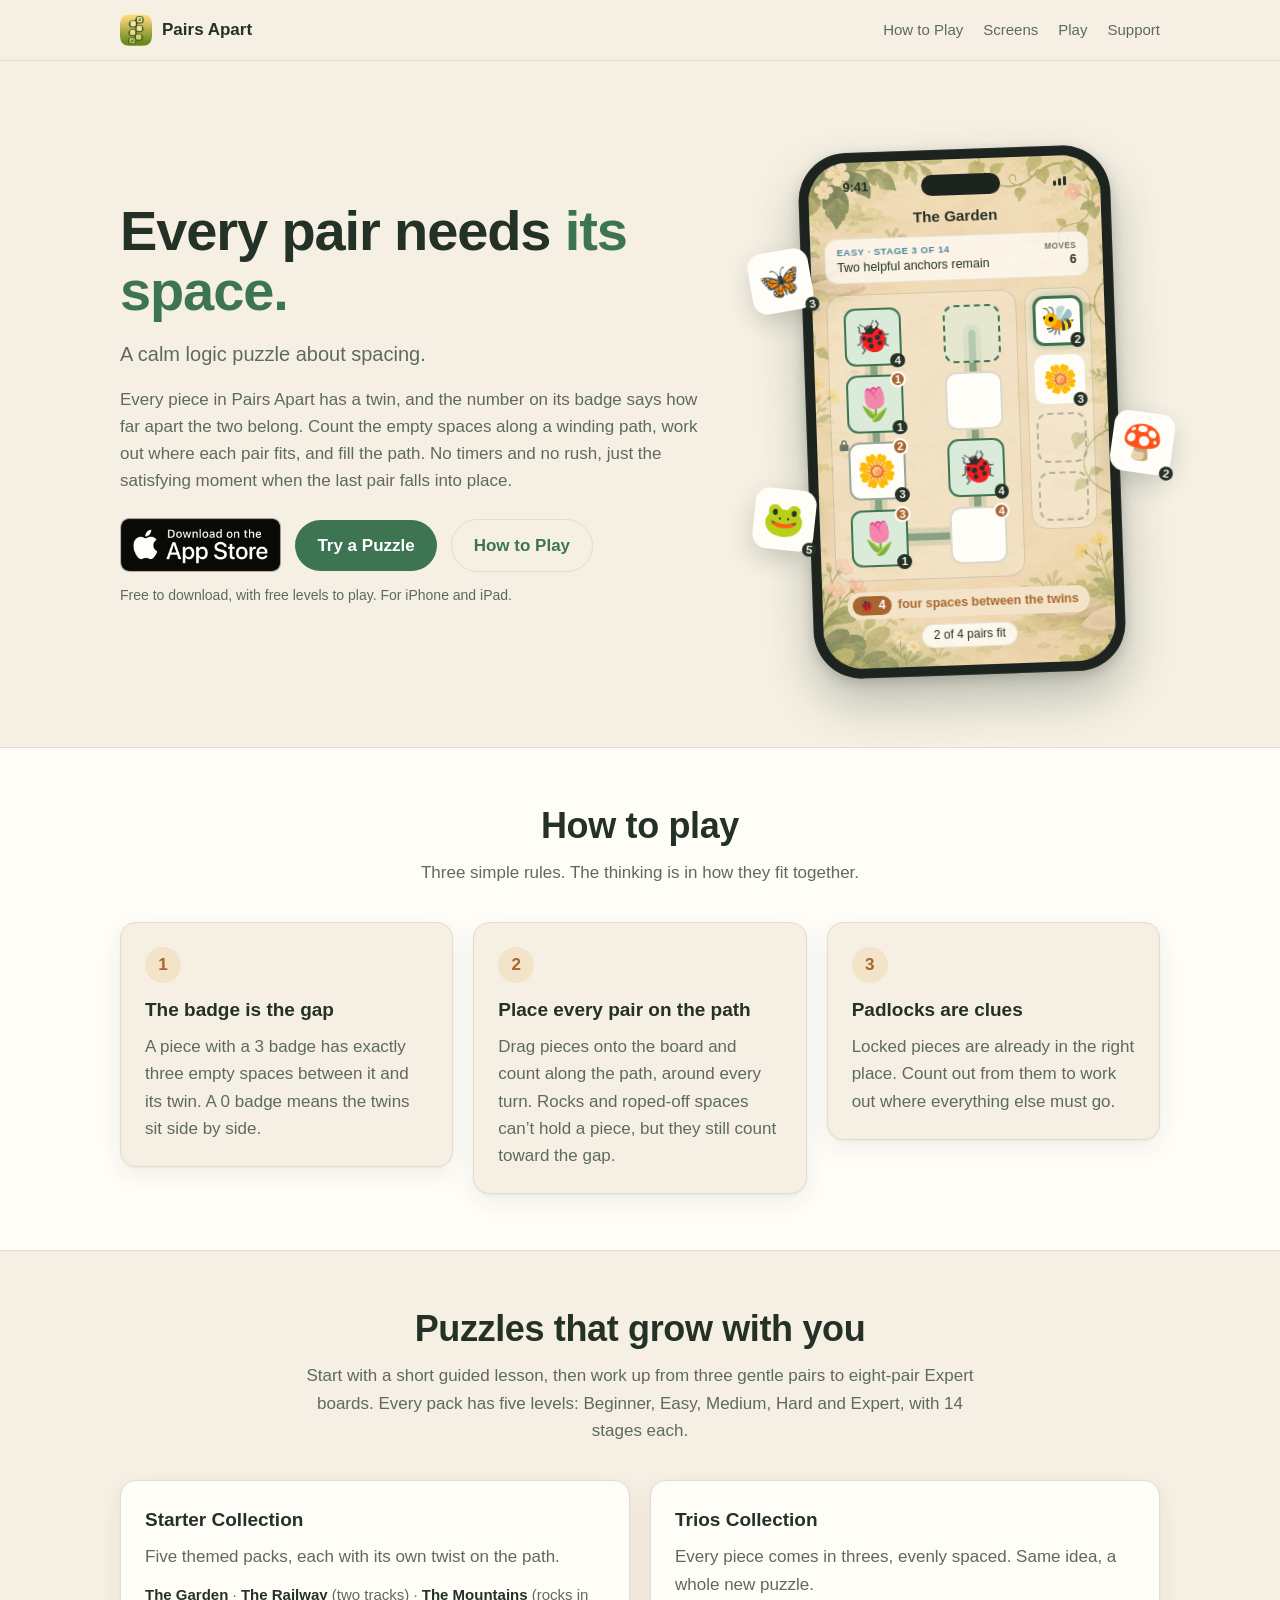
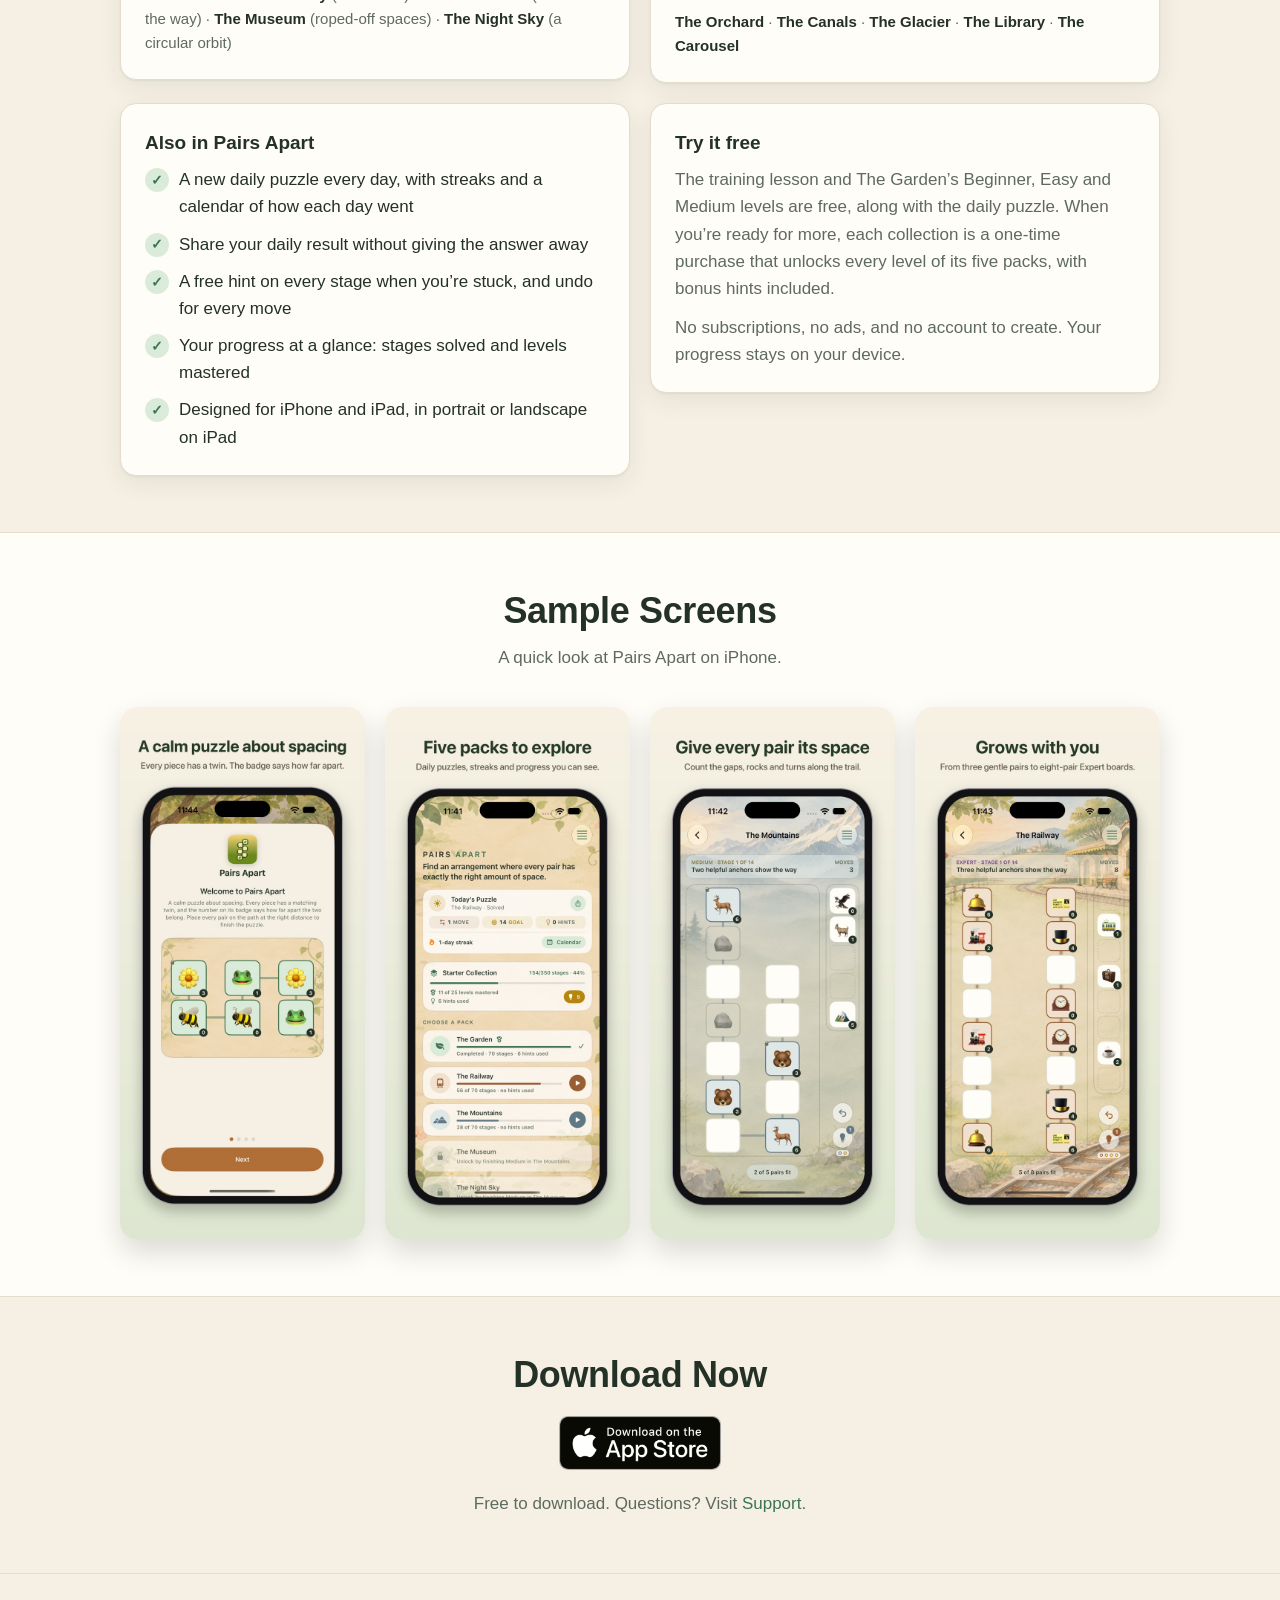
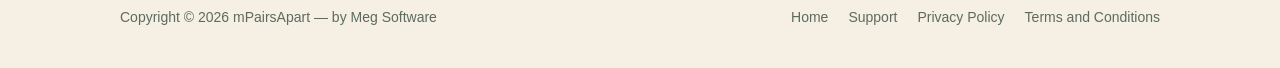
==== commit c5c39863: "Updates" ====
--- a/index.html
+++ b/index.html
@@ -15,7 +15,7 @@
   <meta name="twitter:card" content="summary">
   <link rel="icon" type="image/png" href="Images/icon-192.png">
   <link rel="apple-touch-icon" href="Images/apple-touch-icon.png">
-  <link rel="stylesheet" href="styles.css">
+  <link rel="stylesheet" href="styles.css?v=3">
 </head>
 <body>
   <header class="site-header">
--- a/styles.css
+++ b/styles.css
@@ -191,7 +191,7 @@
   mix-blend-mode: multiply;
 }
 
-.status { display: flex; align-items: center; justify-content: space-between; font-size: 0.8em; font-weight: 600; padding: 0.15em 0.9em 0; }
+.status { display: flex; align-items: center; justify-content: space-between; font-size: 0.8em; font-weight: 600; padding: 0.35em 1.6em 0; }
 .status .island { width: 6.2em; height: 1.6em; border-radius: 1em; background: #1d231e; }
 .status .bars { display: flex; gap: 2px; align-items: flex-end; }
 .status .bars i { width: 3px; border-radius: 1px; background: var(--g-ink); }
@@ -336,6 +336,15 @@
 .float-tile.t2 { top: 50%; right: calc(50% - 13.2em); transform: rotate(8deg); }
 .float-tile.t3 { bottom: 26%; left: calc(50% - 13em); transform: rotate(6deg); }
 .hero { overflow-x: clip; }
+/* The loose pieces need room on both sides of the phone; below this
+   width they would hang off the screen, so leave them out. */
+@media (max-width: 999px) {
+  .float-tile { display: none; }
+}
+/* One column: a smaller phone, closer to the text above it. */
+@media (max-width: 820px) {
+  .hero-art { font-size: 14px; padding: 0; margin-top: 8px; }
+}
 
 /* Sections */
 section { padding: 56px 0; }
@@ -525,8 +534,7 @@
 }
 
 @media (max-width: 400px) {
-  .hero-art { font-size: 14.5px; }
-  .float-tile { font-size: 13px; }
+  .hero-art { font-size: 13px; }
 }
 
 @media (max-width: 640px) {
